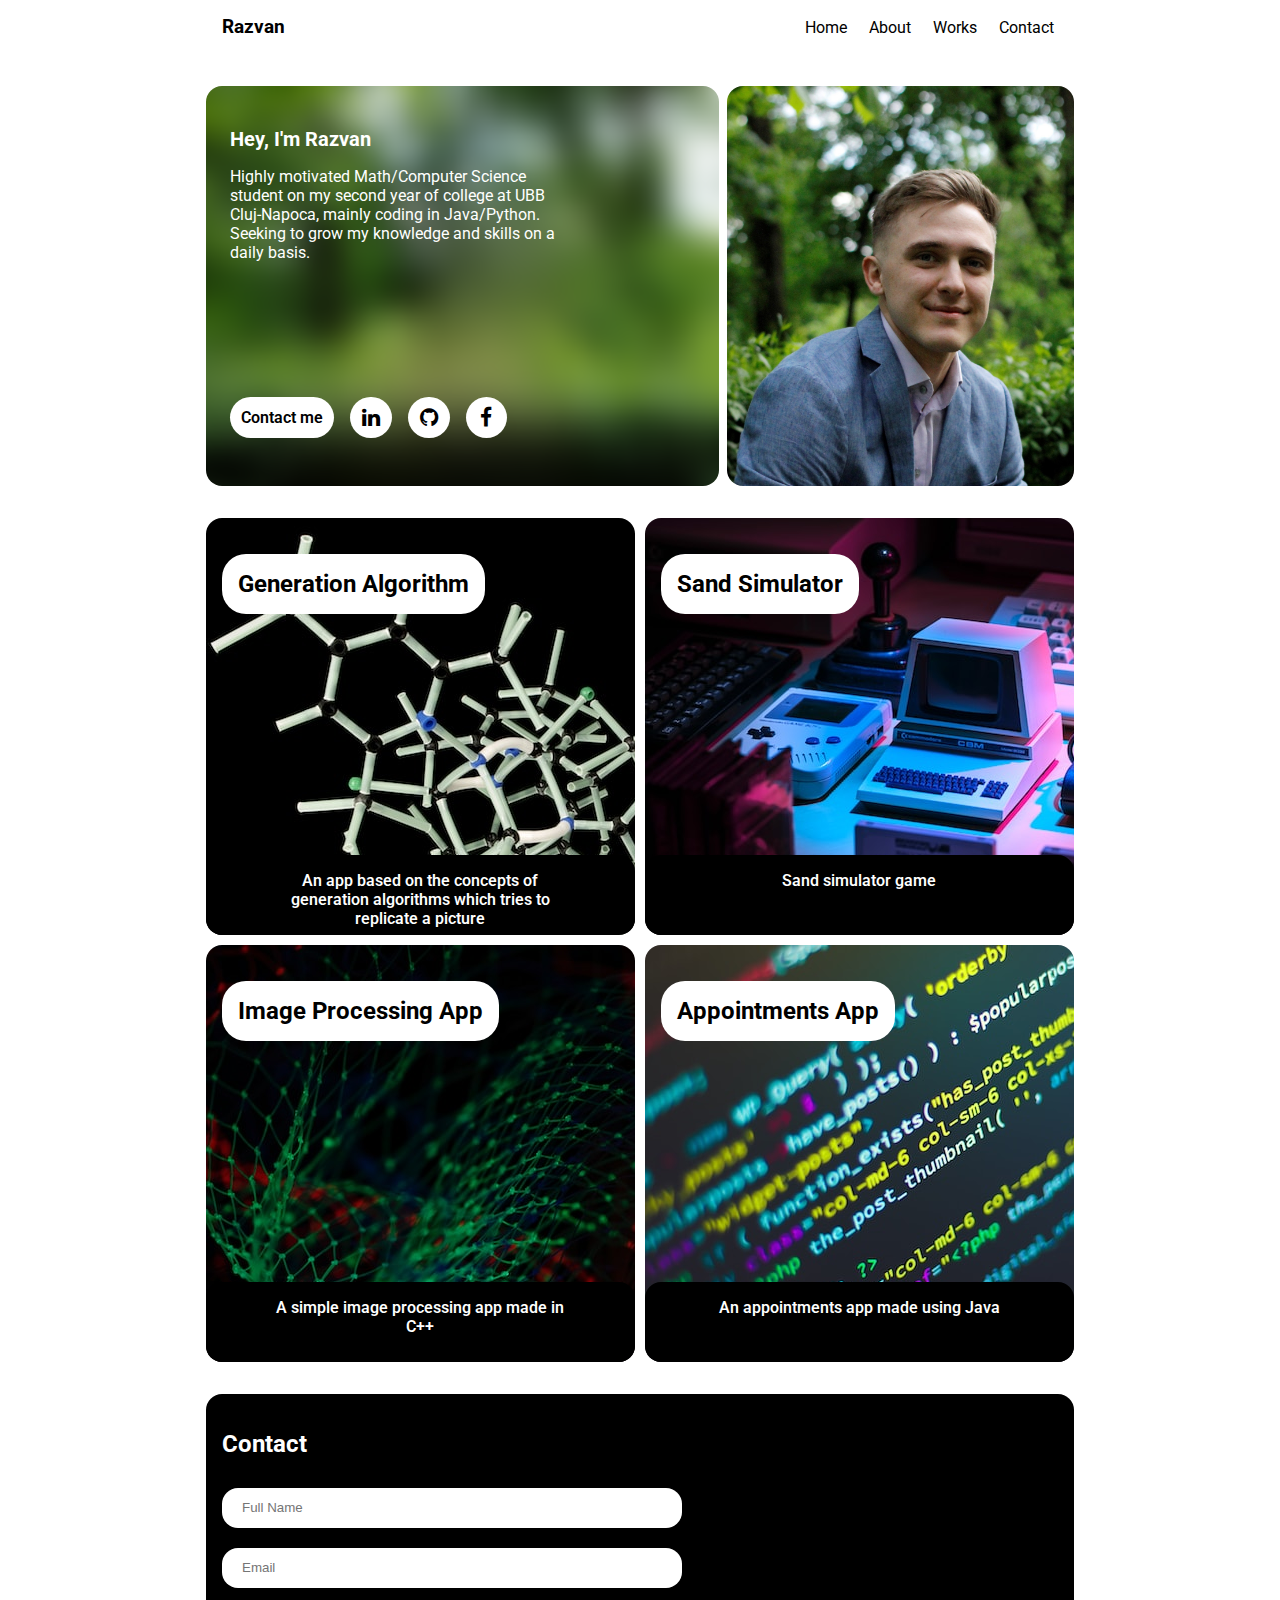
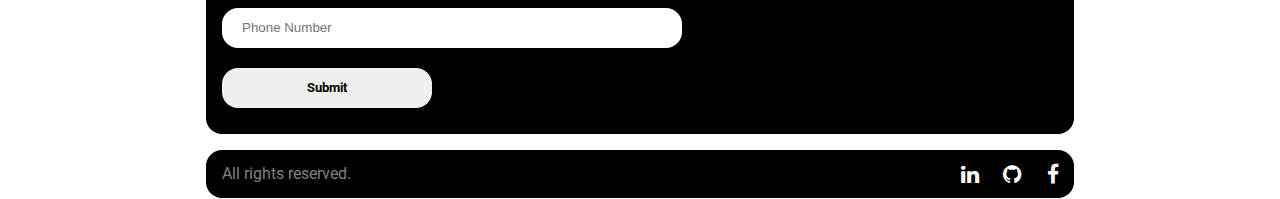
==== index.html @ f387b7ec "Rename main.html to index.html" ====
<!DOCTYPE html>
<html lang="en">
<head>
    <meta charset="utf-8">
    <meta name="viewport" content="width=device-width, initial-scale=1.0">
    <link rel="stylesheet" href="css/main.css">
    <link rel="preconnect" href="https://fonts.googleapis.com">
    <link rel="preconnect" href="https://fonts.gstatic.com" crossorigin>
    <link href="https://fonts.googleapis.com/css2?family=Roboto&display=swap" rel="stylesheet">
    <link rel="stylesheet" href="https://cdnjs.cloudflare.com/ajax/libs/font-awesome/4.7.0/css/font-awesome.min.css">
    <title>Landing Page</title>
</head>
<body id="start">
    <!-- HEADER START -->
    <header id="header">
        <div class="container">
            <h3>Razvan</h3>
            <nav>
                <ul>
                    <li><a href="#start">Home</a></li>
                    <li><a href="#about">About</a></li>
                    <li><a href="#works">Works</a></li>
                    <li><a href="#contact">Contact</a></li>
                </ul>
            </nav>
        </div>
    </header>
    <!-- HEADER END -->

    <!-- ABOUT START -->
    <section class="about" id="about">
        <div class="about__intro">
            <div class="about__intro-content">
                <div>
                    <h2>Hey, I'm Razvan</h2>
                    <p>Highly motivated Math/Computer Science student on my second year of college at UBB Cluj-Napoca, mainly coding in Java/Python. Seeking to grow my knowledge and skills on a daily basis.</p>
                </div>
                <div class="about__intro-social_btn">
                    <a href="tel: 0724-360-096" class="contact-btn" title="Contact me">Contact me</a>
                    <a href="https://www.linkedin.com/in/muresan-razvan-142127200/" class="social_media-btn" title="linkedin"><i class="fa fa-linkedin fa-lg" aria-hidden="true"></i>
                    </a>
                    <a href="https://github.com/MuresanRazv" class="social_media-btn" title="github"><i class="fa fa-github fa-lg" aria-hidden="true"></i></a>
                    <a href="" class="social_media-btn" title="facebook"><i class="fa fa-facebook fa-lg" aria-hidden="true"></i></a>
                </div>
            </div>
        </div>
        <img src="images/formal_photo_of_me2.jpg" alt="a picture of myself" loading="lazy"/>
    </section>
    <!-- ABOUT END -->

    <!-- WORKS START -->
    <section class="works" id="works">
        <div class="works_card" style="background-image: url('images/geneticalalgorithm.jpg')">
            <div class="works_card__about">
                <h2>Generation Algorithm</h2>
            </div>
            <div class="works__description-container">
                <p style="padding: var(--def-padding);">An app based on the concepts of generation algorithms which tries to replicate a picture</p>
            </div>
        </div>
        <div class="works_card" style="background-image: url('images/sandsimulator.jpg')">
            <div class="works_card__about">
                <h2>Sand Simulator</h2>
            </div>
            <div class="works__description-container">
                <p style="padding: var(--def-padding);">Sand simulator game</p>
            </div>
        </div>
        <div class="works_card" style="background-image: url('images/imageprocessing.jpg')">
            <div class="works_card__about">
                <h2>Image Processing App</h2>
            </div>
            <div class="works__description-container">
                <p style="padding: var(--def-padding);">A simple image processing app made in C++</p>
            </div>
        </div>
        <div class="works_card" style="background-image: url('images/javaappointments.jpg')">
            <div class="works_card__about">
                <h2>Appointments App</h2>
            </div>
            <div class="works__description-container">
                <p style="padding: var(--def-padding);">An appointments app made using Java</p>
            </div>
        </div>
    </section>
    <!-- WORKS END -->

    <!-- CONTACT START -->
    <section class="contact" id="contact">
        <form action="" method="" class="contact-form"><h2>Contact</h2>
            <input name="name" type="text" placeholder="Full Name" class="contact-form__input"/> <br />
            <input name="email" type="email" placeholder="Email" class="contact-form__input"/> <br />
            <input name="phone" type="tel" placeholder="Phone Number" class="contact-form__input"/> <br />
            <input type="submit" value="Submit" class="contact-form__submit"/>
        </form>
        <iframe
                title="google maps, map for my workplace"
                src="https://www.google.com/maps/embed?pb=!1m18!1m12!1m3!1d2733.0021873285364!2d23.59562507679883!3d46.76485334572362!2m3!1f0!2f0!3f0!3m2!1i1024!2i768!4f13.1!3m3!1m2!1s0x47490c23f16099c7%3A0x56e1b6e8127b2106!2sBitStone!5e0!3m2!1sro!2sro!4v1689940943119!5m2!1sro!2sro"
                width="100%" style="border:0; border-radius: 1rem; min-height: 300px"
                allowfullscreen="" loading="lazy" referrerpolicy="no-referrer-when-downgrade"></iframe>
    </section>
    <!-- CONTACT END -->

    <!-- FOOTER START -->
    <footer>
        <div class="footer-container">
            <p class="footer-rights">All rights reserved.</p>
            <a href="https://www.linkedin.com/in/muresan-razvan-142127200/" class="social_media-btn" title="linkedin"><i class="fa fa-linkedin fa-lg" aria-hidden="true"></i>
            </a>
            <a href="https://github.com/MuresanRazv" class="social_media-btn" title="github"><i class="fa fa-github fa-lg" aria-hidden="true"></i></a>
            <a href="" class="social_media-btn" title="facebook"><i class="fa fa-facebook fa-lg" aria-hidden="true"></i></a>
        </div>
    </footer>
    <!-- FOOTER END -->
</body>
</html>
---- css/main.css ----
body {
    background-color: white;
    font-family: 'Roboto', sans-serif;
    max-width: 900px;
    margin: 0 auto;
}

html {
    scroll-behavior: smooth;
}

:root {
    --def-padding: 1rem 1rem 1rem 1rem;
}

/* HEADER */

.container {
    /* spacing */
    display: flex;
    justify-content: space-between;
    align-items: center;
    margin: 0 auto;
    padding: var(--def-padding);
    padding-bottom: 0;
    padding-top: 0;
}

header h3 {
    margin: 0;
}

header {
    /* spacing */
    position: sticky;
    top: 0;
    left: 0;
    right: 0;
    height: max-content;
    padding: var(--def-padding);

    /* styling */
    background-color: white;

}

nav ul {
    /* spacing */
    list-style: none;
    margin: 0;
    padding: 0;
}

nav li {
    /* spacing */
    display: inline-block;
    margin-right: 10px;
}

nav li a {
    /* styling */
    color: black;
    text-decoration: none;

    /* spacing */
    padding: 0.25rem;
    border-radius: 1rem;
}

nav li a:hover {
    /* styling */
    background-color: black;
    color: white;
    transition: 0.1s;
}

nav li:last-of-type {
    margin-right: 0;
}

/* ABOUT */

.about {
    /* positioning */
    display: flex;
    align-items: center;
    justify-content: space-between;

    /* spacing */
    height: 400px;
    margin-top: 1rem;
    padding: var(--def-padding);
}

.about__intro {
    /* spacing */
    display: flex;
    min-width: calc(60% - 0.5rem);
    height: 100%;
    border-radius: 1rem;
    margin-right: 0.5rem;

    /* styling */
    background-image: url("/images/formal_photo_of_me2_blurred.png");
    background-size: cover;
}

.about__intro-content {
    /* spacing */
    padding: 1.5rem;
    display: flex;
    flex-direction: column;
}

.about__intro-content h2, p {
    /* spacing */
    width: 70%;

    /* styling */
    color: white;
}

.about__intro-content h2 {
    /* styling */
    font-size: 1.25em;
}

.about__intro-content p {
    /* styling */
    font-size: 1em;
}

.about__intro-social_btn {
    /* spacing */
    display: grid;
    grid-template-columns: repeat(5, 1fr);
    width: 50%;
    margin-top: auto;
    padding-bottom: 1.5rem;
    gap: 1em;
}

.contact-btn, .social_media-btn {
    /* spacing */
    padding: 0.7em;
    border-radius: 1.5em;
    border: 0;

    /* styling */
    background-color: white;
    color: black;
    font-family: 'Roboto', sans-serif;
    width: 1.2rem;
    text-align: center;
}

.contact-btn {
    /* spacing */
    width: max-content;
    padding: 0.7em;

    /* styling */
    font-size: 1rem;
    font-weight: 600;
    text-decoration: none;
}

.contact-btn:hover, .social_media-btn:hover {
    /* styling */
    background-color: black;
    color: white;
}

.about img {
    /* spacing */
    min-width: 40%;
    height: 100%;
    border-radius: 1rem;
    object-fit: cover;
}

/* WORKS */

.works {
    /* spacing */
    display: grid;
    grid-template-columns: 1fr 1fr;
    grid-template-rows: 1fr 1fr;
    padding: var(--def-padding);
    gap: 10px;
    background-size: 100% 100%;

    /* styling */
    height: 844px;
}

.works_card {
    /* spacing */
    margin: 0 auto;
    display: flex;
    flex-wrap: wrap;

    /* styling */
    width: 100%;
    height: 100%;
    border-radius: 1rem;
}

.works_card__about {
    padding: var(--def-padding);
    height: auto;
}

.works_card__about h2 {
    /* spacing */
    padding: var(--def-padding);

    /* styling */
    background-color: white;
    border-radius: 1em;
    width: max-content;
}

.works_card__about p {
    /* spacing */
    padding: var(--def-padding);

    /* styling */
    border-radius: 1em;
    color: white;
}

.works-button {
    margin: 2rem 2rem 2rem 2rem;
}

.works__description-container {
    /* styling */
    background-color: black;
    border-radius: 1rem;

    /* spacing */
    margin-top: auto;
    width: 100%;
    height: 5rem;
}

.works__description-container p {
    margin: 0 auto;
    text-align: center;
    font-weight: 550;
}

/* CONTACT */

.contact {
    /* spacing */
    display: flex;
    margin: var(--def-padding);

    /* styling */
    background-color: black;
    border-radius: 1rem;
}

.contact-form {
    /* spacing */
    padding: var(--def-padding);
    gap: 10px;
    width: max-content;

    /* styling */
    color: white;
}

.contact-box {
    /* spacing */
    padding: var(--def-padding);
    margin-right: auto;
}

.contact-form__input {
    /* spacing */
    height: 2.5rem;
    width: clamp(120px, 50vw, 420px);
    padding: 0 1.25rem;
    margin: 0.625rem auto;

    /* styling */
    transition: all 250ms;
    border: 0;
    border-radius: 1rem;
}

.contact-form__submit {
    /* spacing */
    height: 2.5rem;
    width: clamp(60px, 25vw, 210px);
    padding: 0 1.25rem;
    margin: 0.625rem auto;

    /* styling */
    transition: all 250ms;
    border: 0;
    border-radius: 1rem;
    font-family: 'Roboto', sans-serif;
    font-weight: bolder;
}

/* FOOTER */

footer {
    /* styling */
    border-radius: 1rem;
    background-color: black;

    /* spacing */
    height: 3rem;
    margin: var(--def-padding);
    margin-bottom: 0;
}

.footer-rights {
    color: gray;
    padding: var(--def-padding);
}

.footer-container {
    display: flex;
    align-items: center;
    height: 3rem;
}

footer .social_media-btn:first-of-type {
    margin-left: auto;
}

footer .social_media-btn {
    background-color: black;
    color: white;
}

footer .social_media-btn:hover {
    background-color: white;
    color: black;
}

/* RESPONSIVENESS */

@media (300px < width < 800px) {
    .about {
        flex-wrap: wrap;
        height: auto;
    }

    .about__intro {
        width: 100%;
        margin-right: 0;
        margin-bottom: 0.5rem;
    }

    .about img {
        width: 100%;
    }

    .about__intro-social_btn {
        grid-template-columns: auto auto auto auto;
    }

    .works {
        grid-template-columns: 1fr;
        grid-auto-rows: 1fr 1fr 1fr 1fr;
        height: 1200px;
    }

    .contact {
        flex-wrap: wrap;
        height: max-content;
    }

    .contact-box {
    }

    .contact-form__input {
        width: clamp(200px, 35vw, 420px);
    }
}
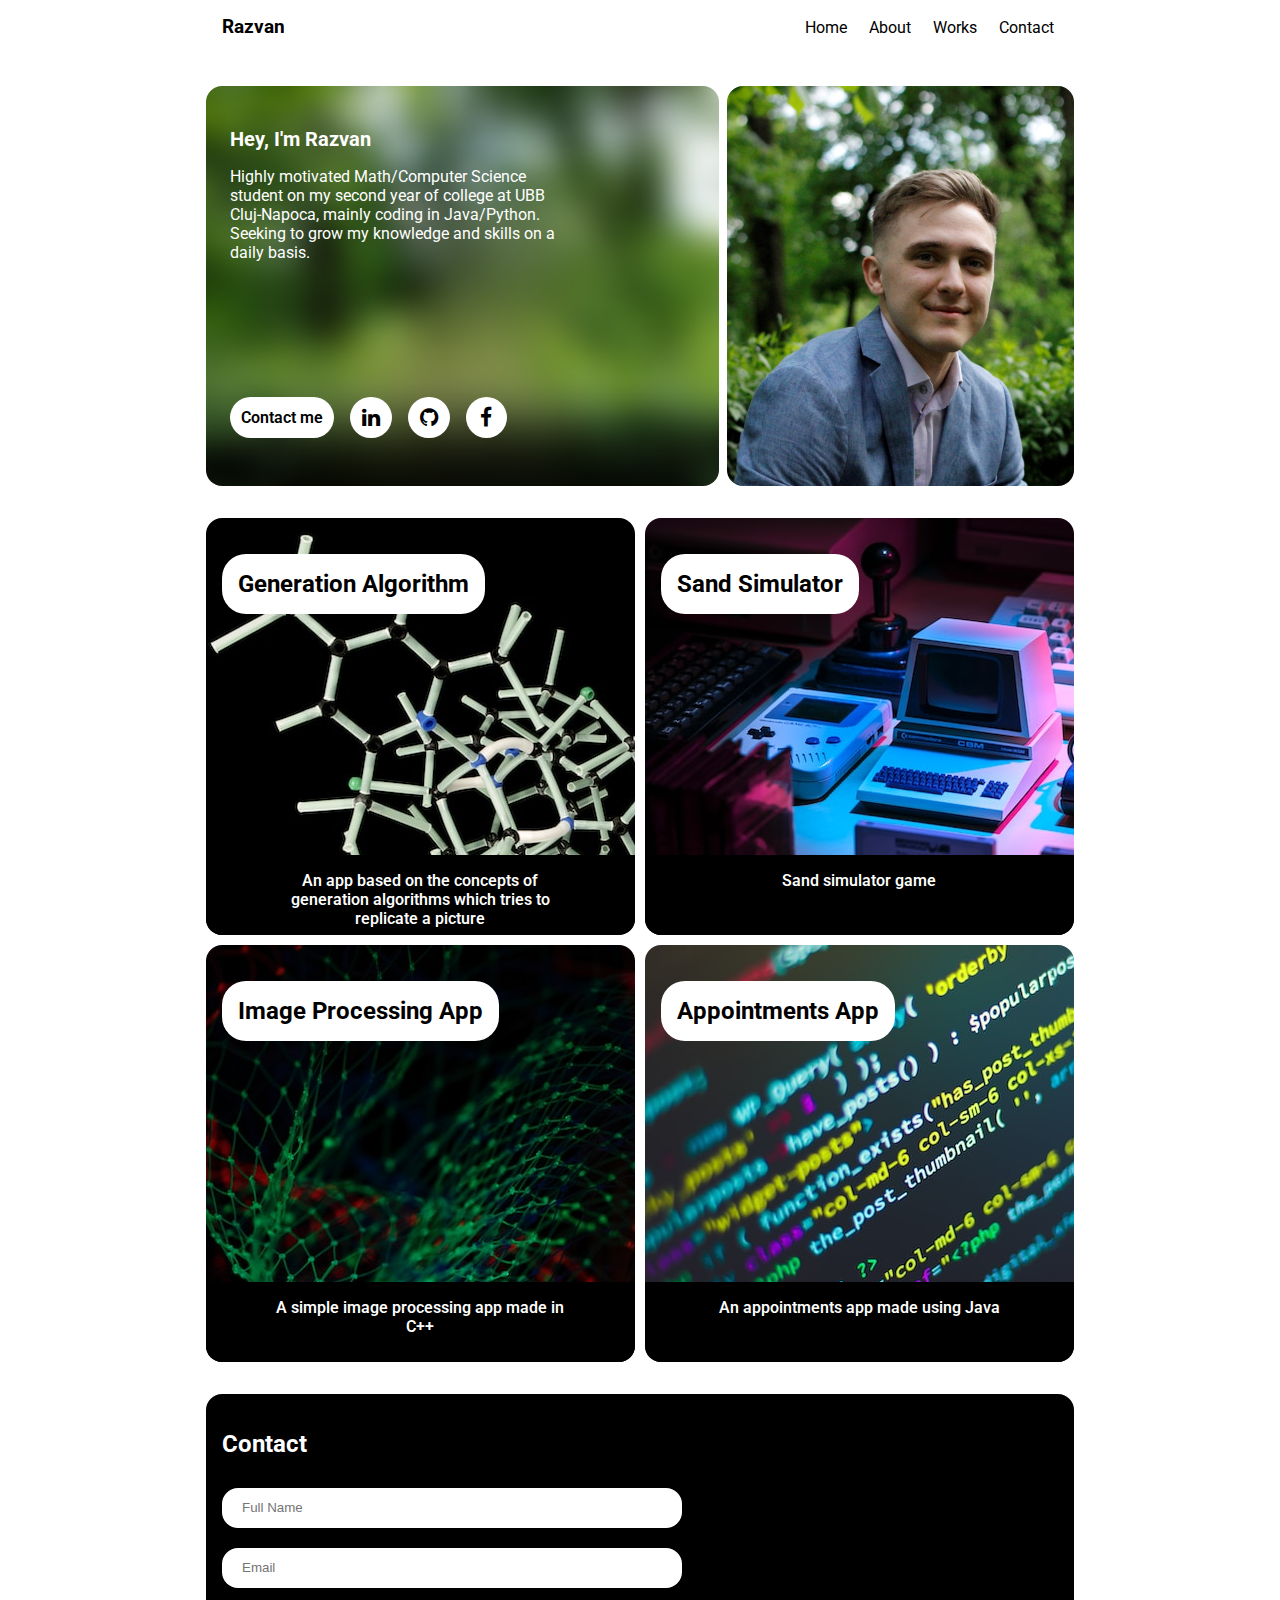
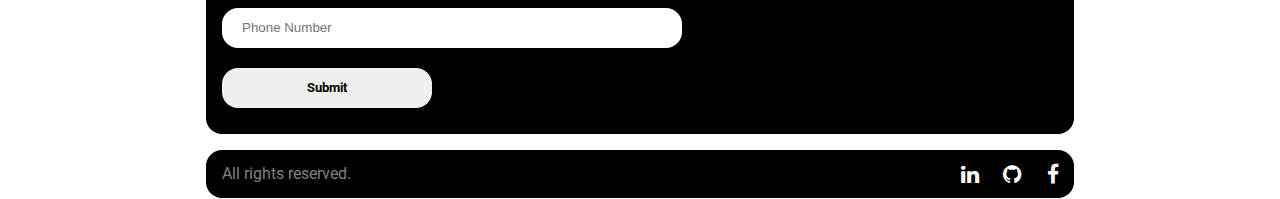
==== commit d160bfb5: "got used to js and made some adjustments to page" ====
--- a/index.html
+++ b/index.html
@@ -112,5 +112,6 @@
         </div>
     </footer>
     <!-- FOOTER END -->
+    <script src="js/script.js"></script>
 </body>
 </html>
--- a/css/main.css
+++ b/css/main.css
@@ -101,7 +101,7 @@
     margin-right: 0.5rem;
 
     /* styling */
-    background-image: url("/images/formal_photo_of_me2_blurred.png");
+    background-image: url("../images/formal_photo_of_me2_blurred.png");
     background-size: cover;
 }
 
@@ -384,4 +384,4 @@
     .contact-form__input {
         width: clamp(200px, 35vw, 420px);
     }
-}+}
